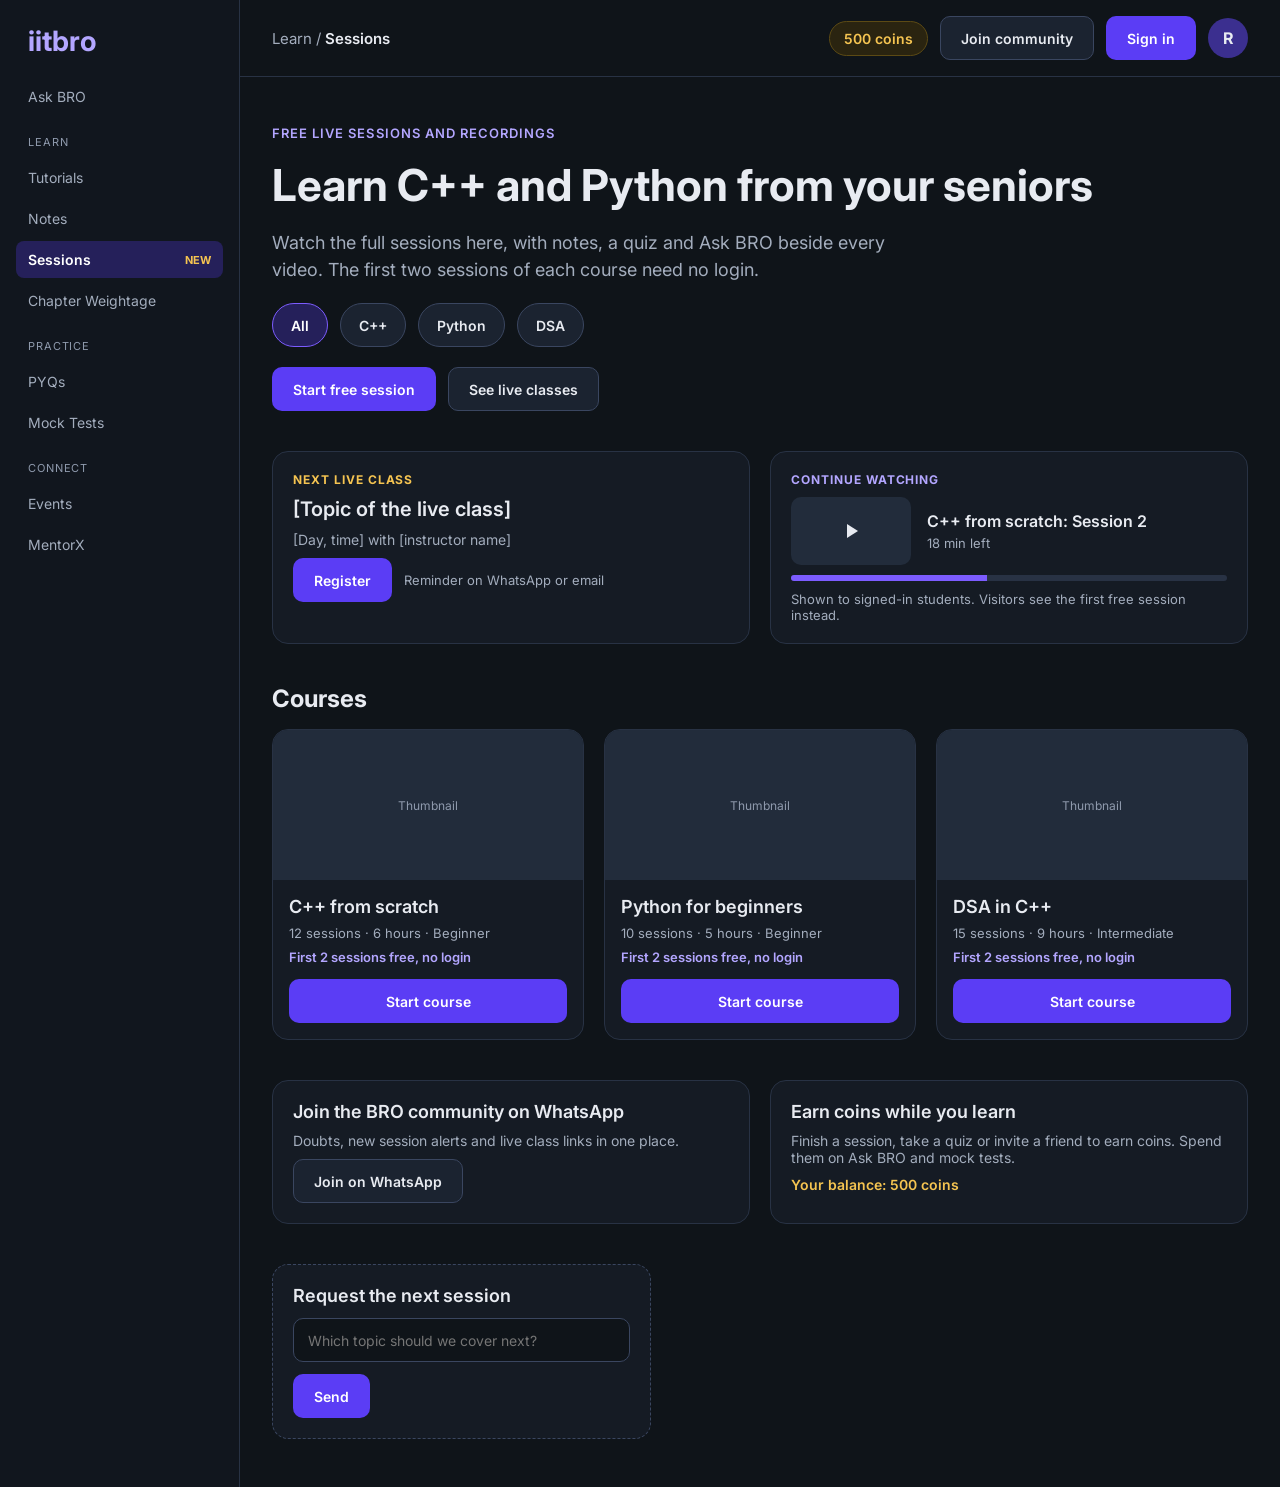
==== index.html @ c075fc85 "Website" ====
<!doctype html>
<html lang="en">
<head>
<meta charset="utf-8">
<meta name="viewport" content="width=device-width, initial-scale=1">
<title>Sessions | IIT Bro</title>
<meta name="description" content="Free C++ and Python sessions by your seniors, with notes, quizzes and Ask BRO beside every video.">
<link rel="preconnect" href="https://fonts.googleapis.com">
<link href="https://fonts.googleapis.com/css2?family=Inter:wght@400;500;600;700&display=swap" rel="stylesheet">
<link rel="stylesheet" href="styles.css">
</head>
<body class="guest">
<div class="app">

  <nav class="sidebar" aria-label="Main">
    <div class="logo">iitbro</div>
    <a class="nav-link" href="#">Ask BRO</a>
    <div class="nav-label">LEARN</div>
    <a class="nav-link" href="#">Tutorials</a>
    <a class="nav-link" href="#">Notes</a>
    <a class="nav-link active" href="index.html"><span>Sessions</span><span class="new">NEW</span></a>
    <a class="nav-link" href="#">Chapter Weightage</a>
    <div class="nav-label">PRACTICE</div>
    <a class="nav-link" href="#">PYQs</a>
    <a class="nav-link" href="#">Mock Tests</a>
    <div class="nav-label">CONNECT</div>
    <a class="nav-link" href="#">Events</a>
    <a class="nav-link" href="#">MentorX</a>
  </nav>

  <main class="main">
    <header class="topbar">
      <div class="crumbs">Learn / <strong>Sessions</strong></div>
      <div class="topbar-right">
        <span class="coins">500 coins</span>
        <a class="btn btn-ghost" href="#">Join community</a>
        <a class="btn btn-primary guest-only" href="#" data-signin>Sign in</a>
        <span class="avatar" title="Click to sign out" data-signout>R</span>
      </div>
    </header>

    <section class="hero">
      <div class="eyebrow">FREE LIVE SESSIONS AND RECORDINGS</div>
      <h1>Learn C++ and Python from your seniors</h1>
      <p>Watch the full sessions here, with notes, a quiz and Ask BRO beside every video. The first two sessions of each course need no login.</p>
      <div class="row">
        <button class="pill on" data-filter="all">All</button>
        <button class="pill" data-filter="cpp">C++</button>
        <button class="pill" data-filter="python">Python</button>
        <button class="pill" data-filter="dsa">DSA</button>
      </div>
      <div class="row">
        <a class="btn btn-primary" href="session.html">Start free session</a>
        <a class="btn btn-ghost" href="#live">See live classes</a>
      </div>
    </section>

    <section class="section" id="live">
      <article class="card">
        <div class="tag gold">NEXT LIVE CLASS</div>
        <div class="title">[Topic of the live class]</div>
        <div class="sub">[Day, time] with [instructor name]</div>
        <div class="row" style="align-items:center">
          <a class="btn btn-primary" href="#">Register</a>
          <span class="sub" style="font-size:13px">Reminder on WhatsApp or email</span>
        </div>
      </article>
      <article class="card">
        <div class="tag purple">CONTINUE WATCHING</div>
        <div class="resume">
          <div class="thumb-sm">
            <svg width="24" height="24" viewBox="0 0 24 24" aria-hidden="true"><path d="M8 5v14l11-7z" fill="#e8ebf1"/></svg>
          </div>
          <div>
            <div style="font-size:16px;font-weight:600">C++ from scratch: Session 2</div>
            <div class="sub" style="font-size:13px;margin-top:4px">18 min left</div>
          </div>
        </div>
        <div class="progress"><div style="width:45%"></div></div>
        <div class="sub" style="font-size:13px">Shown to signed-in students. Visitors see the first free session instead.</div>
      </article>
    </section>

    <section class="section col">
      <h2>Courses</h2>
      <div class="grid">
        <article class="course" data-topic="cpp">
          <div class="thumb">Thumbnail</div>
          <div class="body">
            <div class="name">C++ from scratch</div>
            <div class="meta">12 sessions · 6 hours · Beginner</div>
            <div class="free">First 2 sessions free, no login</div>
            <a class="btn btn-primary" href="session.html">Start course</a>
          </div>
        </article>
        <article class="course" data-topic="python">
          <div class="thumb">Thumbnail</div>
          <div class="body">
            <div class="name">Python for beginners</div>
            <div class="meta">10 sessions · 5 hours · Beginner</div>
            <div class="free">First 2 sessions free, no login</div>
            <a class="btn btn-primary" href="session.html">Start course</a>
          </div>
        </article>
        <article class="course" data-topic="dsa">
          <div class="thumb">Thumbnail</div>
          <div class="body">
            <div class="name">DSA in C++</div>
            <div class="meta">15 sessions · 9 hours · Intermediate</div>
            <div class="free">First 2 sessions free, no login</div>
            <a class="btn btn-primary" href="session.html">Start course</a>
          </div>
        </article>
      </div>
    </section>

    <section class="section">
      <article class="card">
        <div class="title" style="font-size:18px">Join the BRO community on WhatsApp</div>
        <div class="sub">Doubts, new session alerts and live class links in one place.</div>
        <a class="btn btn-ghost" style="align-self:flex-start" href="#">Join on WhatsApp</a>
      </article>
      <article class="card">
        <div class="title" style="font-size:18px">Earn coins while you learn</div>
        <div class="sub">Finish a session, take a quiz or invite a friend to earn coins. Spend them on Ask BRO and mock tests.</div>
        <div style="font-size:14px;color:var(--gold);font-weight:600">Your balance: 500 coins</div>
      </article>
    </section>

    <section class="section" style="padding-bottom:48px">
      <form class="request" id="request-form">
        <label for="topic">Request the next session</label>
        <div class="row">
          <input class="input" id="topic" type="text" placeholder="Which topic should we cover next?">
          <button class="btn btn-primary" type="submit">Send</button>
        </div>
      </form>
    </section>
  </main>
</div>
<script src="app.js"></script>
</body>
</html>
---- styles.css ----
:root {
  --bg: #0f1419;
  --panel: #151b24;
  --sidebar: #11161e;
  --line: #283244;
  --line-2: #3a4660;
  --text: #e8ebf1;
  --muted: #a3adbd;
  --faint: #8f9aad;
  --accent: #5b3df5;
  --accent-soft: #25205a;
  --accent-line: #7c5cff;
  --accent-text: #b3a6ff;
  --gold: #f5c451;
  --green: #7bd88f;
}

* { box-sizing: border-box; }
body {
  margin: 0;
  background: var(--bg);
  color: var(--text);
  font-family: Inter, system-ui, sans-serif;
}
a { text-decoration: none; color: inherit; }
h1, h2, p { margin: 0; }
button, input { font-family: inherit; }

/* ---------- Layout ---------- */
.app { display: flex; flex-wrap: wrap; min-height: 100vh; }
.sidebar {
  flex: 0 0 240px;
  padding: 20px 16px;
  background: var(--sidebar);
  border-right: 1px solid var(--line);
  display: flex;
  flex-direction: column;
  gap: 4px;
}
.logo { font-size: 28px; font-weight: 700; color: var(--accent-text); padding: 4px 12px 16px; }
.nav-label { font-size: 11px; letter-spacing: .08em; color: var(--faint); padding: 16px 12px 6px; }
.nav-link { display: block; padding: 10px 12px; border-radius: 8px; color: var(--muted); font-size: 14px; }
.nav-link:hover { background: #1b2330; }
.nav-link.active {
  display: flex; align-items: center; justify-content: space-between;
  background: var(--accent-soft); color: #fff; font-weight: 600;
}
.nav-link .new { font-size: 11px; font-weight: 700; color: var(--gold); }

.main { flex: 999 1 560px; min-width: 0; display: flex; flex-direction: column; }
.topbar {
  display: flex; flex-wrap: wrap; align-items: center; justify-content: space-between;
  gap: 12px; padding: 16px 32px; border-bottom: 1px solid var(--line);
}
.crumbs { font-size: 15px; color: var(--muted); }
.crumbs strong { color: var(--text); font-weight: 600; }
.topbar-right { display: flex; flex-wrap: wrap; align-items: center; gap: 12px; }
.coins {
  padding: 8px 14px; border-radius: 999px; background: #2a2410;
  border: 1px solid #5c4a14; color: var(--gold); font-size: 14px; font-weight: 600;
}
.avatar {
  display: flex; align-items: center; justify-content: center;
  width: 40px; height: 40px; border-radius: 999px; background: #3b2f8f; font-weight: 700;
}

/* ---------- Buttons ---------- */
.btn {
  display: inline-flex; align-items: center; justify-content: center;
  min-height: 44px; padding: 0 20px; border-radius: 10px;
  font-size: 14px; font-weight: 600; cursor: pointer; border: 1px solid transparent;
}
.btn-primary { background: var(--accent); color: #fff; }
.btn-primary:hover { background: #6c52ff; }
.btn-ghost { background: #1b2330; border-color: var(--line-2); color: var(--text); }
.btn-ghost:hover { border-color: var(--accent-line); }
.btn-white { background: #fff; color: #1a1f29; }
.pill {
  min-height: 44px; padding: 0 18px; border-radius: 999px;
  background: #1b2330; border: 1px solid var(--line-2); color: var(--text);
  font-size: 14px; font-weight: 600; cursor: pointer;
}
.pill.on { background: var(--accent-soft); border-color: var(--accent-line); color: #fff; }

/* ---------- Hero ---------- */
.hero { padding: 48px 32px 32px; display: flex; flex-direction: column; gap: 20px; max-width: 960px; }
.eyebrow { font-size: 13px; letter-spacing: .08em; color: var(--accent-text); font-weight: 600; }
.hero h1 { font-size: 44px; line-height: 1.1; font-weight: 700; }
.hero p { font-size: 18px; line-height: 1.5; color: var(--muted); max-width: 640px; }
.row { display: flex; flex-wrap: wrap; gap: 12px; }

/* ---------- Cards ---------- */
.section { padding: 8px 32px 32px; display: flex; flex-wrap: wrap; gap: 20px; }
.section.col { flex-direction: column; flex-wrap: nowrap; gap: 16px; }
.section h2 { font-size: 24px; font-weight: 700; }
.card {
  flex: 1 1 360px; min-width: 0; padding: 20px; background: var(--panel);
  border: 1px solid var(--line); border-radius: 16px;
  display: flex; flex-direction: column; gap: 10px;
}
.card .tag { font-size: 12px; letter-spacing: .08em; font-weight: 700; }
.tag.gold { color: var(--gold); }
.tag.purple { color: var(--accent-text); }
.card .title { font-size: 20px; font-weight: 600; }
.card .sub { font-size: 14px; color: var(--muted); }
.progress { height: 6px; border-radius: 999px; background: var(--line); overflow: hidden; }
.progress > div { height: 6px; background: var(--accent-line); }
.resume { display: flex; gap: 16px; align-items: center; }
.thumb-sm {
  flex: 0 0 120px; height: 68px; border-radius: 10px; background: #222c3b;
  display: flex; align-items: center; justify-content: center;
}

.grid { display: flex; flex-wrap: wrap; gap: 20px; }
.course {
  flex: 1 1 280px; min-width: 0; background: var(--panel);
  border: 1px solid var(--line); border-radius: 16px; overflow: hidden;
  display: flex; flex-direction: column;
}
.course .thumb {
  height: 150px; background: #222c3b; display: flex;
  align-items: center; justify-content: center; color: var(--faint); font-size: 12px;
}
.course .body { padding: 16px; display: flex; flex-direction: column; gap: 8px; }
.course .name { font-size: 18px; font-weight: 600; }
.course .meta { font-size: 13px; color: var(--muted); }
.course .free { font-size: 13px; color: var(--accent-text); font-weight: 600; }
.course .btn { margin-top: 6px; }

.request {
  max-width: 720px; padding: 20px; background: var(--panel);
  border: 1px dashed var(--line-2); border-radius: 16px;
  display: flex; flex-direction: column; gap: 12px;
}
.request label { font-size: 18px; font-weight: 600; }
.input {
  flex: 1 1 320px; min-width: 0; min-height: 44px; padding: 0 14px; border-radius: 10px;
  background: var(--bg); border: 1px solid var(--line-2); color: var(--text); font-size: 14px;
}
.input:focus { outline: 2px solid var(--accent-line); outline-offset: 1px; }

/* ---------- Session page ---------- */
.watch { padding: 32px; display: flex; flex-wrap: wrap; gap: 24px; align-items: flex-start; }
.player-col { flex: 2 1 560px; min-width: 0; display: flex; flex-direction: column; gap: 16px; }
.player {
  width: 100%; aspect-ratio: 16 / 9; border-radius: 16px; overflow: hidden;
  background: #1a2230; border: 1px solid var(--line);
  display: flex; align-items: center; justify-content: center;
}
.player iframe { width: 100%; height: 100%; border: 0; }
.player .placeholder { display: flex; flex-direction: column; align-items: center; gap: 10px; color: var(--faint); font-size: 13px; }
.play-dot { width: 72px; height: 72px; border-radius: 999px; background: var(--accent); display: flex; align-items: center; justify-content: center; }
.player-col h1 { font-size: 28px; font-weight: 700; }
.chapters { display: flex; flex-wrap: wrap; gap: 8px; }
.chapters .pill { font-size: 13px; padding: 0 14px; }

.side-panel {
  flex: 1 1 340px; min-width: 0; background: var(--panel);
  border: 1px solid var(--line); border-radius: 16px; overflow: hidden;
}
.tabs { display: flex; border-bottom: 1px solid var(--line); }
.tab {
  flex: 1; min-height: 44px; background: transparent; border: 0;
  border-bottom: 2px solid transparent; color: var(--muted); font-size: 14px; cursor: pointer;
}
.tab.on { background: var(--accent-soft); border-bottom-color: var(--accent-line); color: #fff; font-weight: 600; }
.tab-body { display: none; padding: 16px; flex-direction: column; gap: 12px; }
.tab-body.on { display: flex; }
.bubble { max-width: 88%; padding: 10px 14px; border-radius: 14px; font-size: 14px; line-height: 1.4; }
.bubble.me { align-self: flex-end; background: #3b2f8f; color: #fff; }
.bubble.bro { align-self: flex-start; background: #1b2330; border: 1px solid var(--line); }
.chat-input { display: flex; gap: 8px; }
.send { width: 44px; height: 44px; border-radius: 10px; background: var(--accent); border: 0; color: #fff; font-size: 18px; cursor: pointer; }
.locked { display: none; }
body.guest .locked { display: flex; }
body:not(.guest) .guest-only { display: none; }
.gate {
  margin: 0 16px 16px; padding: 16px; border-radius: 12px; background: var(--sidebar);
  border: 1px dashed var(--line-2); flex-direction: column; gap: 10px;
}
.gate strong { font-size: 14px; }
.gate span { font-size: 13px; color: var(--muted); }

.lower { padding: 0 32px 48px; display: flex; flex-wrap: wrap; gap: 24px; align-items: flex-start; }
.lower .list-col { flex: 2 1 560px; min-width: 0; display: flex; flex-direction: column; gap: 12px; }
.lower .list-col h2 { font-size: 22px; font-weight: 700; }
.lower .side-col { flex: 1 1 340px; min-width: 0; display: flex; flex-direction: column; gap: 16px; }
.list { border: 1px solid var(--line); border-radius: 16px; overflow: hidden; background: var(--panel); }
.list a {
  display: flex; align-items: center; justify-content: space-between; gap: 12px;
  padding: 14px 16px; border-bottom: 1px solid var(--line); font-size: 14px;
}
.list a:last-child { border-bottom: 0; }
.list a.now { background: var(--accent-soft); color: #fff; font-weight: 600; }
.list .done { color: var(--green); font-weight: 700; margin-right: 8px; }
.list .lock { font-size: 13px; color: var(--gold); }
.list .dim { color: var(--muted); }
body:not(.guest) .list .lock { display: none; }
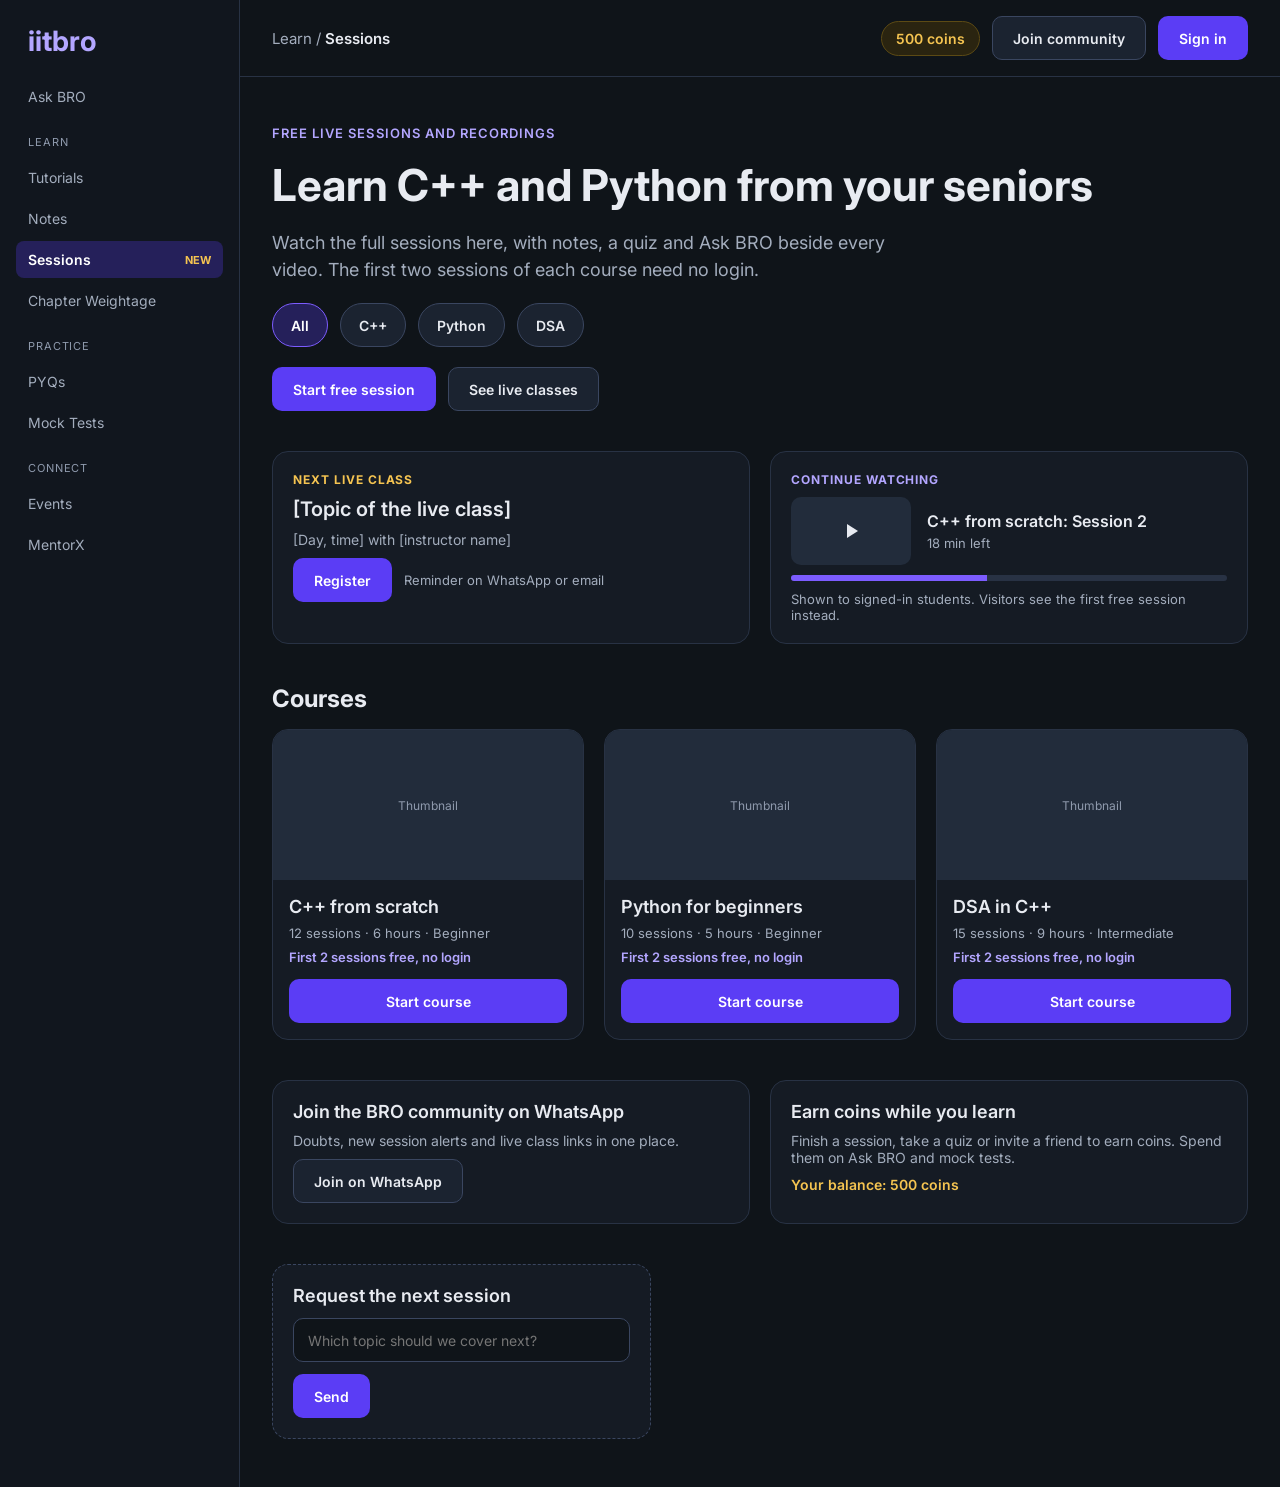
==== commit b3bd64f5: "changes" ====
--- a/index.html
+++ b/index.html
@@ -5,11 +5,21 @@
 <meta name="viewport" content="width=device-width, initial-scale=1">
 <title>Sessions | IIT Bro</title>
 <meta name="description" content="Free C++ and Python sessions by your seniors, with notes, quizzes and Ask BRO beside every video.">
+<link rel="icon" href="data:image/svg+xml,%3Csvg xmlns=%27http://www.w3.org/2000/svg%27 viewBox=%270 0 32 32%27%3E%3Crect width=%2732%27 height=%2732%27 rx=%278%27 fill=%27%235b3df5%27/%3E%3Ctext x=%2716%27 y=%2722%27 font-size=%2716%27 font-weight=%27700%27 text-anchor=%27middle%27 fill=%27white%27 font-family=%27Arial%27%3Ebro%3C/text%3E%3C/svg%3E">
+<meta name="theme-color" content="#0f1419">
+<link rel="canonical" href="https://iitbro.com/sessions">
+<meta property="og:type" content="website">
+<meta property="og:site_name" content="IIT Bro">
+<meta property="og:title" content="Free C++ and Python sessions | IIT Bro">
+<meta property="og:description" content="Free C++ and Python sessions by your seniors, with notes, quizzes and Ask BRO beside every video.">
+<meta property="og:image" content="https://iitbro.com/og-image.png">
+<meta name="twitter:card" content="summary_large_image">
 <link rel="preconnect" href="https://fonts.googleapis.com">
 <link href="https://fonts.googleapis.com/css2?family=Inter:wght@400;500;600;700&display=swap" rel="stylesheet">
 <link rel="stylesheet" href="styles.css">
 </head>
 <body class="guest">
+<a class="skip" href="#main">Skip to content</a>
 <div class="app">
 
   <nav class="sidebar" aria-label="Main">
@@ -28,7 +38,7 @@
     <a class="nav-link" href="#">MentorX</a>
   </nav>
 
-  <main class="main">
+  <main class="main" id="main">
     <header class="topbar">
       <div class="crumbs">Learn / <strong>Sessions</strong></div>
       <div class="topbar-right">
--- a/styles.css
+++ b/styles.css
@@ -171,13 +171,7 @@
 .bubble.bro { align-self: flex-start; background: #1b2330; border: 1px solid var(--line); }
 .chat-input { display: flex; gap: 8px; }
 .send { width: 44px; height: 44px; border-radius: 10px; background: var(--accent); border: 0; color: #fff; font-size: 18px; cursor: pointer; }
-.locked { display: none; }
-body.guest .locked { display: flex; }
 body:not(.guest) .guest-only { display: none; }
-.gate {
-  margin: 0 16px 16px; padding: 16px; border-radius: 12px; background: var(--sidebar);
-  border: 1px dashed var(--line-2); flex-direction: column; gap: 10px;
-}
 .gate strong { font-size: 14px; }
 .gate span { font-size: 13px; color: var(--muted); }
 
@@ -196,3 +190,41 @@
 .list .lock { font-size: 13px; color: var(--gold); }
 .list .dim { color: var(--muted); }
 body:not(.guest) .list .lock { display: none; }
+
+/* ---------- Gate (inside locked tabs) ---------- */
+.gate {
+  display: none; padding: 16px; border-radius: 12px; background: var(--sidebar);
+  border: 1px dashed var(--line-2); flex-direction: column; gap: 10px;
+}
+body.guest .gate { display: flex; }
+body.guest .gated-content { display: none; }
+.gated-content { display: flex; flex-direction: column; gap: 12px; }
+.gate strong { font-size: 14px; }
+.gate span { font-size: 13px; color: var(--muted); }
+
+/* ---------- Accessibility ---------- */
+.skip { position: absolute; left: -9999px; top: 8px; z-index: 10; background: #fff; color: #000; padding: 10px 14px; border-radius: 8px; }
+.skip:focus { left: 8px; }
+:focus-visible { outline: 2px solid var(--accent-line); outline-offset: 2px; }
+@media (prefers-reduced-motion: reduce) { * { transition: none !important; scroll-behavior: auto !important; } }
+
+/* ---------- Mobile: sidebar becomes a scrollable top strip ---------- */
+@media (max-width: 800px) {
+  .sidebar {
+    flex: 0 0 100%; flex-direction: row; align-items: center; gap: 4px;
+    padding: 10px 12px; overflow-x: auto; border-right: 0; border-bottom: 1px solid var(--line);
+    position: sticky; top: 0; z-index: 5; white-space: nowrap;
+  }
+  .logo { padding: 0 12px 0 4px; font-size: 24px; }
+  .nav-label { display: none; }
+  .nav-link { flex: 0 0 auto; }
+  .topbar, .hero, .watch { padding-left: 16px; padding-right: 16px; }
+  .section, .lower { padding-left: 16px; padding-right: 16px; }
+  .hero { padding-top: 28px; }
+  .hero h1 { font-size: 32px; }
+  .hero p { font-size: 16px; }
+  .watch { padding-top: 16px; }
+  .player-col h1 { font-size: 22px; }
+}
+
+body.guest .avatar { display: none; }
